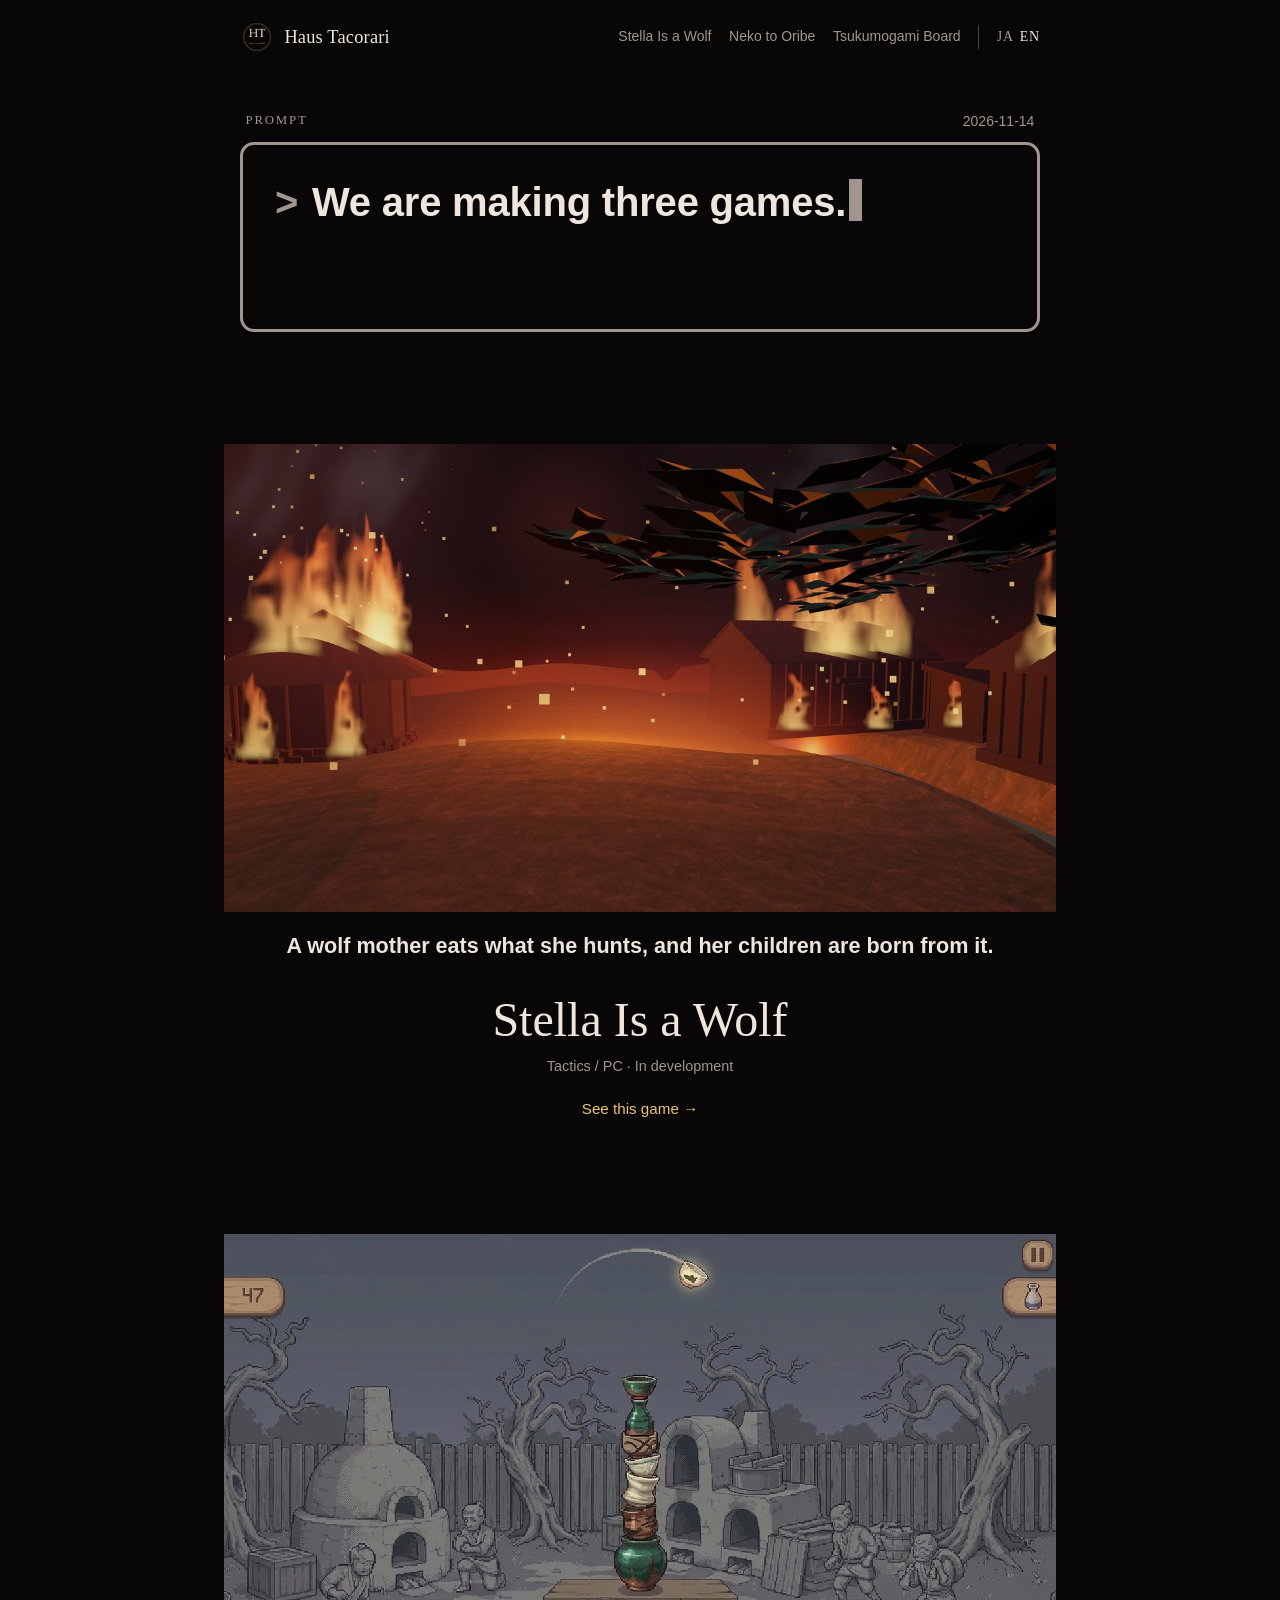
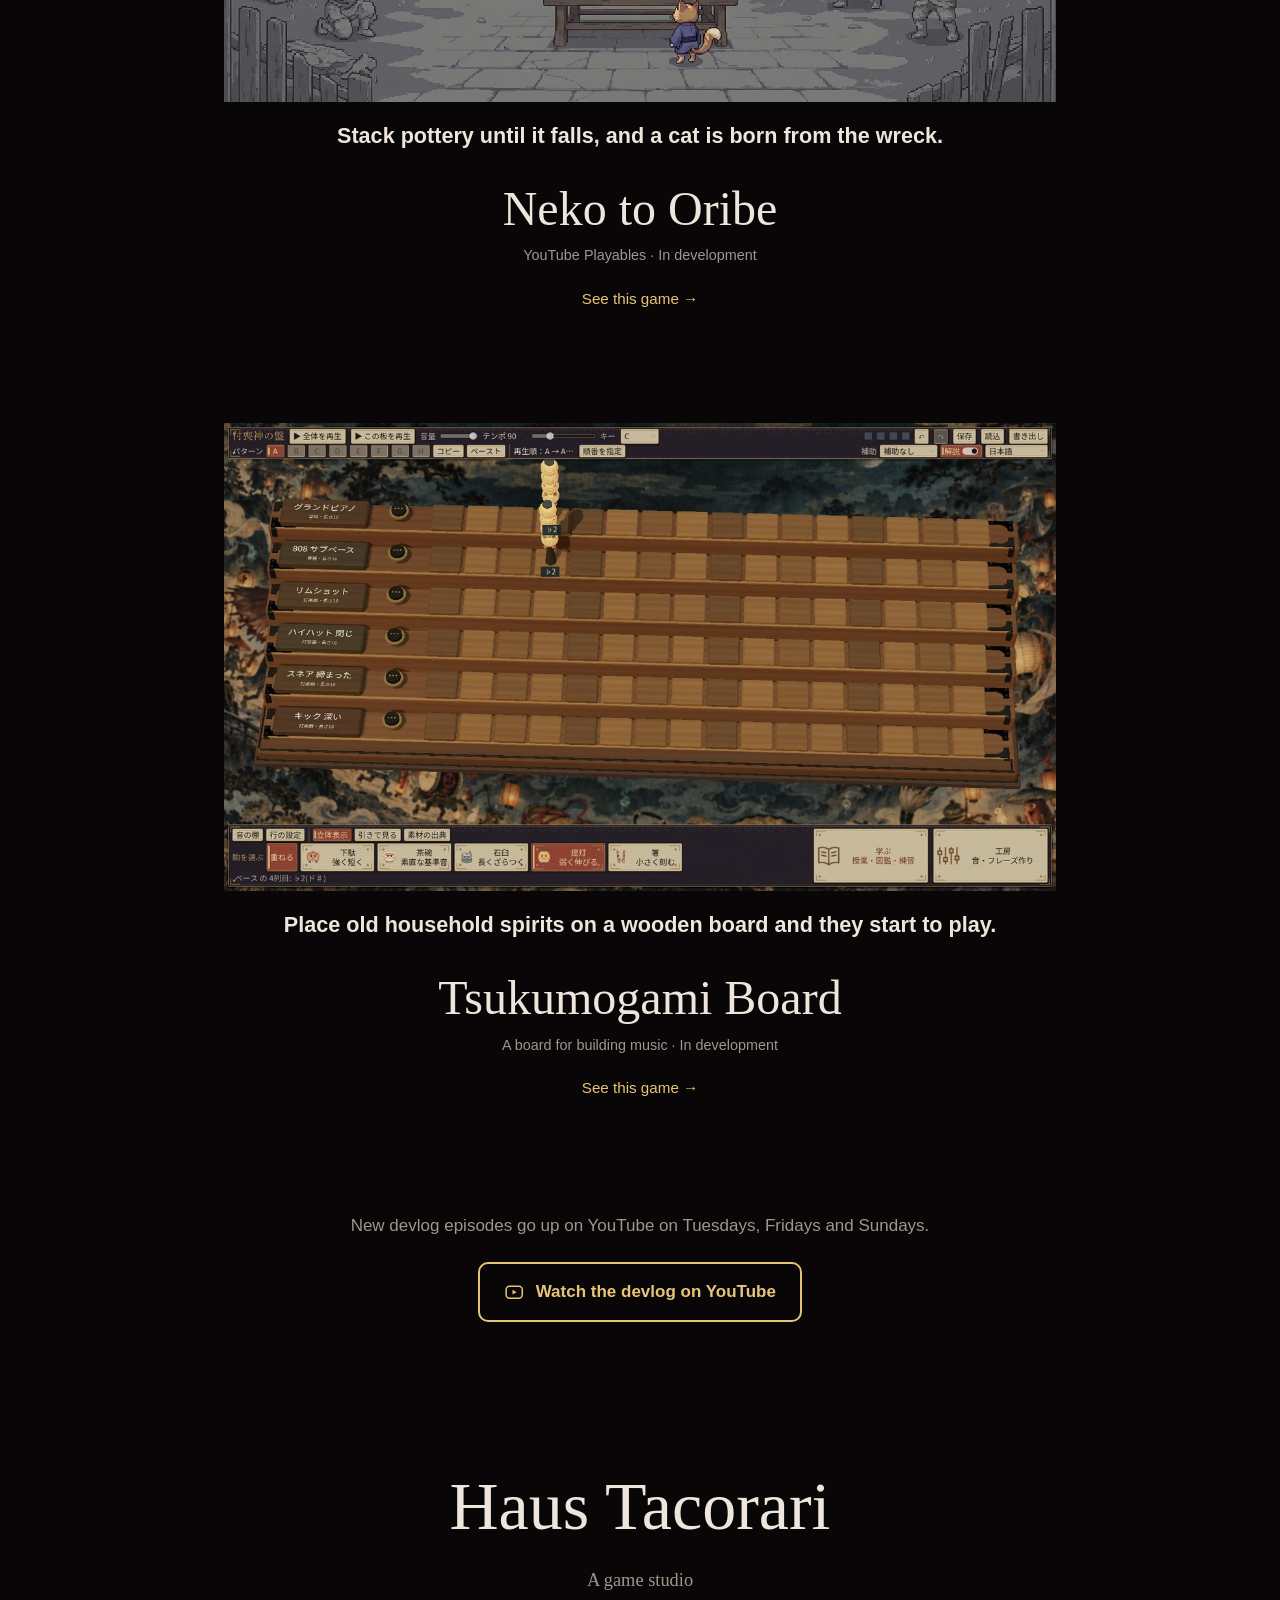
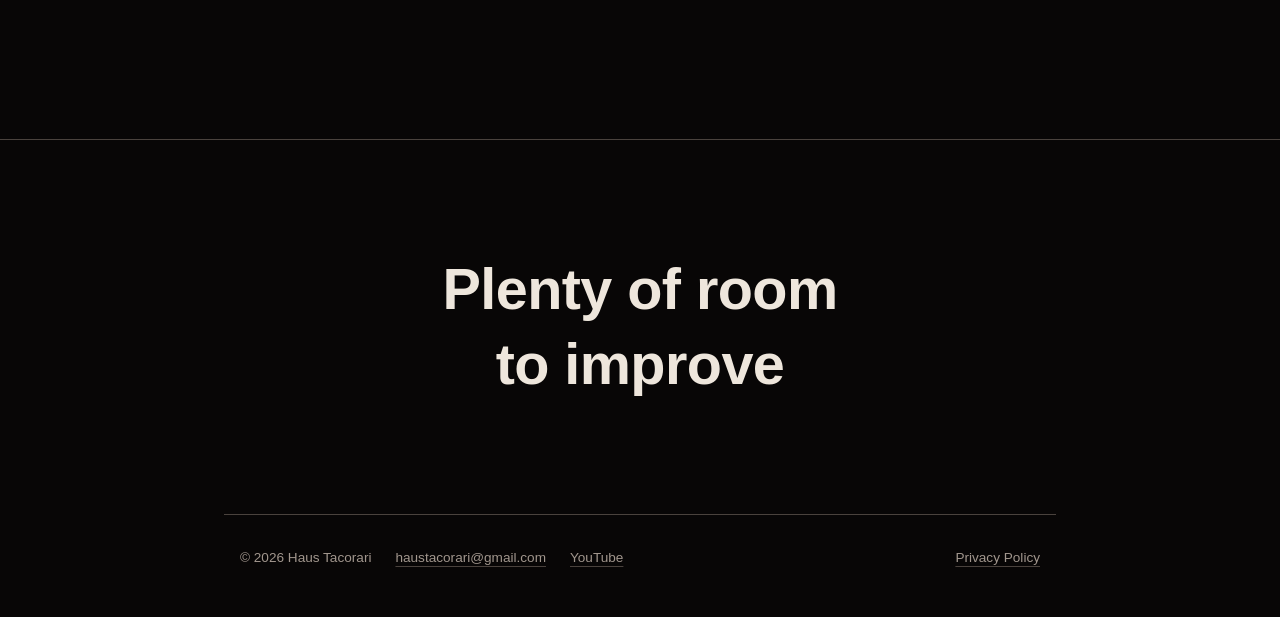
==== en/index.html @ 93489321 "Add the Haus Tacorari site: game pages, English pages, assets Static pages in the devlog prompt-card" ====
<!doctype html>
<html lang="en">
<head>
<meta charset="utf-8">
<meta name="viewport" content="width=device-width, initial-scale=1">
<title>Haus Tacorari</title>
<meta name="description" content="All three are in development. We film how they get made: the prompts we give the AI, and the parts we still do by hand.">
<meta name="theme-color" content="#080606">
<link rel="icon" href="../assets/favicon.png">
<link rel="alternate" hreflang="en" href="../en/">
<link rel="alternate" hreflang="ja" href="../">
<meta property="og:title" content="Haus Tacorari">
<meta property="og:description" content="All three are in development. We film how they get made: the prompts we give the AI, and the parts we still do by hand.">
<link rel="stylesheet" href="../assets/site.css">
</head>
<body>
<!--
THESIS: every page opens as the devlog's prompt card. One typed line, then the game answers in pictures. Refuses the studio default of a hero image over a grid of game cards.
OWN-WORLD: near-black #080606 ground, warm ink #eee6dc, dim #a1968d, one gold #e8c478 for action, steel #b0bec8 for the AI reply. A 3px rounded prompt frame with a block cursor; mincho titles, gothic captions, Palatino for Latin. The video's picture window with one caption line beneath.
STORY: a player who came from a Short recognises the card and sees three games as three prompts. They open one, read what it is, and go to the channel.
FIRST VIEWPORT: the HT mark and name top left, JA/EN top right. The prompt card fills the column and types "ゲームを三つ、作っている。"; the AI reply follows. The first game's picture window starts below the fold line on desktop and in view on phones.
FORM: devlog prompt card, my 1st of 7. Seed key 8dda7d13 (user chose the pick over the roll).
FINISH: unreviewed and undocumented is unfinished; this build ends with the finish review, the verdict, DESIGN.md, and every shipping raster carrying its provenance
-->
<a class="skip" href="#main">Skip to content</a>
<header class="bar">
<a class="bar__home" href="../en/"><img src="../assets/mark-192.png" width="34" height="34" alt=""><span class="bar__name">Haus Tacorari</span></a>
<nav aria-label="Games"><a href="../en/stella/">Stella Is a Wolf</a><a href="../en/oribe/">Neko to Oribe</a><a href="../en/tsukumogami/">Tsukumogami Board</a><span class="lang"><a href="../" lang="ja" hreflang="ja">JA</a><span lang="en">EN</span></span></nav>
</header>
<main id="main">
<section class="prompt" aria-label="Prompt"><div class="prompt__meta"><span>Prompt</span><span>2026-11-14</span></div><div class="prompt__box"><span class="prompt__caret" aria-hidden="true">&gt;</span><h1 class="prompt__line" data-type>We are making three games.</h1><p class="prompt__reply"><b>AI</b>All three are in development. We film how they get made: the prompts we give the AI, and the parts we still do by hand.</p></div></section>
<article class="episode"><a href="../en/stella/"><figure class="shot"><img src="../images/web/stella_02_burning-village.jpg" width="1280" height="720" alt="The burning village, where the story opens" decoding="async"><figcaption>A wolf mother eats what she hunts, and her children are born from it.</figcaption></figure><h2 class="episode__title">Stella Is a Wolf</h2><p class="episode__where">Tactics / PC · In development</p><span class="episode__go">See this game &rarr;</span></a></article>
<article class="episode pixel"><a href="../en/oribe/"><figure class="shot"><img src="../images/web/oribe_03_stack.jpg" width="1280" height="714" alt="Bowls on the shelf. How they fall decides the cat" loading="lazy" decoding="async"><figcaption>Stack pottery until it falls, and a cat is born from the wreck.</figcaption></figure><h2 class="episode__title">Neko to Oribe</h2><p class="episode__where">YouTube Playables · In development</p><span class="episode__go">See this game &rarr;</span></a></article>
<article class="episode"><a href="../en/tsukumogami/"><figure class="shot"><img src="../images/web/tsukumogami_02_melody.jpg" width="1280" height="720" alt="A melody row. Pitch is how high a piece floats" loading="lazy" decoding="async"><figcaption>Place old household spirits on a wooden board and they start to play.</figcaption></figure><h2 class="episode__title">Tsukumogami Board</h2><p class="episode__where">A board for building music · In development</p><span class="episode__go">See this game &rarr;</span></a></article>
<section class="channel"><p>New devlog episodes go up on YouTube on Tuesdays, Fridays and Sundays.</p><a class="button" href="https://www.youtube.com/channel/UCJVWJr2p7W69XMKOHQjBb0g"><svg viewBox="0 0 24 24" aria-hidden="true" fill="none" stroke="currentColor" stroke-width="1.8"><rect x="2.5" y="5" width="19" height="14" rx="4"/><path d="M10 9.2v5.6l4.8-2.8z" fill="currentColor" stroke="none"/></svg>Watch the devlog on YouTube</a></section>
<section class="titlecard" aria-label="Haus Tacorari"><p class="titlecard__name" lang="en">Haus Tacorari</p><p class="titlecard__studio">A game studio</p></section>
</main>
<p class="verdict" aria-hidden="true">Plenty of room<br>to improve</p>
<footer>
<span>&copy; 2026 Haus Tacorari</span>
<a href="mailto:haustacorari@gmail.com">haustacorari@gmail.com</a>
<a href="https://www.youtube.com/channel/UCJVWJr2p7W69XMKOHQjBb0g">YouTube</a>
<a class="spacer" href="../en/privacy/">Privacy Policy</a>
</footer>
<script src="../assets/type.js" defer></script>
</body>
</html>
---- assets/site.css ----
/* Haus Tacorari — the devlog prompt card, as a website.
   Same ground, ink and gold as the vertical videos (stella-devlog/_template/devlog_kit.py). */

:root {
  --ground: #080606;
  --panel: #161311;
  --ink: #eee6dc;
  --dim: #a1968d;          /* video DIM lifted slightly for 4.5:1 on ground */
  --rule: #4a423d;
  --gold: #e8c478;
  --steel: #b0bec8;        /* the AI reply line */
  --col: 52rem;
  --mincho: "Yu Mincho", "YuMincho", "Hiragino Mincho ProN", "Hiragino Mincho Pro", "Noto Serif JP", "Palatino Linotype", "Book Antiqua", Palatino, serif;
  --gothic: "Yu Gothic", "YuGothic", "Hiragino Sans", "Hiragino Kaku Gothic ProN", "Noto Sans JP", "Meiryo", sans-serif;
  --latin: "Palatino Linotype", "Book Antiqua", Palatino, "Yu Mincho", "Hiragino Mincho ProN", serif;
  --ease: cubic-bezier(.16, 1, .3, 1);
  color-scheme: dark;
}

*, *::before, *::after { box-sizing: border-box; }

html { -webkit-text-size-adjust: 100%; scrollbar-color: var(--rule) var(--ground); }
::-webkit-scrollbar { width: 10px; }
::-webkit-scrollbar-track { background: var(--ground); }
::-webkit-scrollbar-thumb { background: var(--rule); border-radius: 5px; border: 2px solid var(--ground); }
::selection { background: var(--gold); color: var(--ground); }

body {
  margin: 0;
  background: var(--ground);
  color: var(--ink);
  font-family: var(--gothic);
  font-size: 1.0625rem;
  line-height: 1.85;
  font-weight: 500;
  text-rendering: optimizeLegibility;
  caret-color: var(--gold);
}
html[lang="en"] body { line-height: 1.65; font-weight: 400; }

a { color: inherit; text-decoration-color: var(--rule); text-underline-offset: .28em; text-decoration-thickness: 1px; transition: color .2s, text-decoration-color .2s; }
a:hover { color: var(--gold); text-decoration-color: var(--gold); }
:focus-visible { outline: 2px solid var(--gold); outline-offset: 4px; border-radius: 4px; }

img { display: block; max-width: 100%; height: auto; }

.skip { position: absolute; left: -999px; top: 0; background: var(--gold); color: var(--ground); padding: .5rem 1rem; z-index: 10; }
.skip:focus { left: 1rem; top: 1rem; }

/* ---------- top bar ---------- */

.bar {
  max-width: var(--col);
  margin: 0 auto;
  padding: 1.25rem 1rem .5rem;
  display: flex;
  align-items: center;
  gap: 1rem;
  font-size: .875rem;
  color: var(--dim);
}
.bar__home { display: flex; align-items: center; gap: .65rem; text-decoration: none; color: var(--ink); }
.bar__home img { width: 34px; height: 34px; border-radius: 50%; }
.bar__name { font-family: var(--latin); font-size: 1.15rem; letter-spacing: .01em; }
.bar nav { margin-left: auto; display: flex; flex-wrap: wrap; justify-content: flex-end; gap: .25rem 1.1rem; }
.bar nav a { text-decoration: none; color: var(--dim); }
.bar nav a:hover, .bar nav a[aria-current="page"] { color: var(--ink); }
.bar nav a[aria-current="page"] { text-decoration: underline; text-decoration-color: var(--gold); }
.lang { display: flex; gap: .35rem; padding-left: 1.1rem; border-left: 1px solid var(--rule); }
.lang a, .lang span { font-family: var(--latin); letter-spacing: .06em; }
.lang span { color: var(--ink); }

/* ---------- the prompt card (signature) ---------- */

main { max-width: var(--col); margin: 0 auto; padding: 0 1rem; }

.prompt { margin: clamp(1.5rem, 5vw, 3rem) 0 0; }
.prompt__meta { display: flex; justify-content: space-between; font-size: .875rem; color: var(--dim); padding: 0 .35rem .55rem; }
.prompt__meta span:first-child { letter-spacing: .08em; }
html[lang="en"] .prompt__meta span:first-child { font-family: var(--latin); letter-spacing: .14em; text-transform: uppercase; font-size: .8rem; }
.prompt__box {
  border: 3px solid var(--dim);
  border-radius: 14px;
  padding: clamp(1.1rem, 3.2vw, 1.75rem) clamp(1.1rem, 3.5vw, 2rem);
  display: grid;
  grid-template-columns: auto 1fr;
  column-gap: .8em;
  min-height: 7.5rem;
}
.prompt__caret { color: var(--dim); font-weight: 700; font-size: clamp(1.5rem, 4.6vw, 2.5rem); line-height: 1.45; }
.prompt__line {
  margin: 0;
  font-weight: 700;
  font-size: clamp(1.5rem, 4.6vw, 2.5rem);
  line-height: 1.45;
  letter-spacing: .01em;
  text-wrap: balance;
}
html[lang="en"] .prompt__line { letter-spacing: -.005em; }
.prompt__line .cursor {
  display: inline-block;
  width: .32em; height: 1.05em;
  margin-left: .08em;
  vertical-align: -.14em;
  background: var(--dim);
  animation: blink 1.1s steps(1) infinite;
}
@keyframes blink { 50% { opacity: 0; } }
.prompt__reply { grid-column: 2; margin: .9rem 0 0; color: var(--steel); font-size: 1rem; line-height: 1.75; }
.prompt__reply b { font-weight: 500; margin-right: .9em; letter-spacing: .05em; }
.prompt__reply.is-waiting { opacity: 0; transform: translateY(4px); }
.prompt__reply { transition: opacity .6s var(--ease), transform .6s var(--ease); }

/* ---------- picture window + caption ---------- */

.shot { margin: clamp(1.25rem, 4vw, 2rem) calc(-1 * min(1rem, 2vw)) 0; }
.shot img { width: 100%; aspect-ratio: 16 / 9; object-fit: cover; background: var(--panel); }
.shot figcaption {
  text-align: center;
  font-weight: 700;
  font-size: clamp(1.05rem, 2.6vw, 1.35rem);
  padding: 1rem 1rem 0;
  text-wrap: balance;
}
.shots { display: grid; grid-template-columns: 1fr 1fr; gap: .6rem; margin-top: .6rem; }
.shots img { aspect-ratio: 16 / 9; object-fit: cover; width: 100%; background: var(--panel); }
.pixel img { image-rendering: pixelated; }

/* ---------- reading text ---------- */

.copy { max-width: 38rem; margin: clamp(2.25rem, 6vw, 3.5rem) auto 0; }
html[lang="en"] .copy { max-width: 36rem; font-family: var(--latin); font-size: 1.125rem; }
.copy p { margin: 0 0 1.1em; }
.copy .kind { color: var(--dim); font-size: .9rem; margin-bottom: 1.4em; }
.points { list-style: none; margin: 2rem 0 0; padding: 0; display: grid; gap: 1.4rem; }
.points li { padding-top: 1.1rem; border-top: 1px solid var(--rule); }
.points strong { display: block; font-family: var(--mincho); font-weight: 600; font-size: 1.25rem; line-height: 1.5; margin-bottom: .25rem; }
html[lang="en"] .points strong { font-family: var(--latin); font-weight: 700; font-size: 1.2rem; }

/* ---------- home: one episode per game ---------- */

.episode { margin-top: clamp(4rem, 12vw, 7rem); }
.episode > a { display: block; text-decoration: none; color: inherit; }
.episode .shot img { transition: filter .5s var(--ease); filter: saturate(.92) brightness(.92); }
.episode > a:hover .shot img, .episode > a:focus-visible .shot img { filter: none; }
.episode__title { font-family: var(--mincho); font-weight: 600; font-size: clamp(1.9rem, 6vw, 3rem); line-height: 1.25; text-align: center; margin: 1.6rem 0 .35rem; letter-spacing: .02em; }
html[lang="en"] .episode__title { font-family: var(--latin); font-weight: 400; letter-spacing: 0; }
.episode__where { text-align: center; color: var(--dim); font-size: .9rem; margin: 0; }
.episode__go { display: block; text-align: center; margin-top: 1.1rem; color: var(--gold); font-size: .95rem; }
.episode > a:hover .episode__go { text-decoration: underline; text-underline-offset: .3em; }

.channel {
  margin: clamp(4rem, 12vw, 7rem) auto 0;
  max-width: 38rem;
  text-align: center;
}
.channel p { margin: 0 0 1.4rem; color: var(--dim); }
.button {
  display: inline-flex; align-items: center; gap: .7rem;
  padding: .85rem 1.5rem;
  border: 2px solid var(--gold);
  border-radius: 10px;
  color: var(--gold);
  text-decoration: none;
  font-weight: 700;
  transition: background .25s var(--ease), color .25s var(--ease);
}
.button svg { width: 1.2em; height: 1.2em; }
.button:hover { background: var(--gold); color: var(--ground); }

/* ---------- title card + verdict (the video's last two seconds) ---------- */

.titlecard { text-align: center; margin: clamp(5rem, 16vw, 9rem) 0 0; }
.titlecard__name { font-family: var(--mincho); font-weight: 600; font-size: clamp(2.4rem, 8vw, 4.25rem); line-height: 1.2; margin: 0; letter-spacing: .03em; }
html[lang="en"] .titlecard__name { font-family: var(--latin); font-weight: 400; letter-spacing: 0; }
.titlecard__studio { font-family: var(--latin); color: var(--dim); font-size: 1.15rem; margin: 1.1rem 0 .2rem; }
.titlecard__note { color: var(--dim); font-size: .85rem; margin: 0; }

.verdict {
  margin: clamp(5rem, 16vw, 9rem) 0 0;
  padding: clamp(4rem, 14vw, 7rem) 1rem;
  border-top: 1px solid var(--rule);
  text-align: center;
  font-weight: 700;
  font-size: clamp(2rem, 7.5vw, 3.6rem);
  line-height: 1.3;
}
html[lang="en"] .verdict { font-family: var(--gothic); letter-spacing: -.01em; }

footer {
  max-width: var(--col);
  margin: 0 auto;
  padding: 2rem 1rem 3rem;
  display: flex; flex-wrap: wrap; gap: .5rem 1.5rem;
  font-size: .85rem;
  color: var(--dim);
  border-top: 1px solid var(--rule);
}
footer a { color: var(--dim); }
footer .spacer { margin-left: auto; }

/* ---------- privacy ---------- */

.legal { max-width: 40rem; margin: 3rem auto 0; }
html[lang="en"] .legal { font-family: var(--latin); font-size: 1.1rem; }
.legal h2 { font-family: var(--mincho); font-weight: 600; font-size: 1.35rem; margin: 2.6rem 0 .6rem; }
html[lang="en"] .legal h2 { font-family: var(--latin); font-weight: 700; }
.legal ul { padding-left: 1.2rem; }
.legal li { margin-bottom: .5rem; }
.legal .updated { color: var(--dim); font-size: .9rem; }

/* ---------- small screens ---------- */

@media (max-width: 40rem) {
  .bar { flex-wrap: wrap; }
  .bar nav { margin-left: 0; width: 100%; justify-content: flex-start; padding-top: .4rem; }
  .lang { margin-left: auto; }
  .shots { grid-template-columns: 1fr; }
  footer .spacer { margin-left: 0; width: 100%; }
}

@media (prefers-reduced-motion: reduce) {
  .prompt__line .cursor { animation: none; }
  .prompt__reply, .episode .shot img { transition: none; }
}
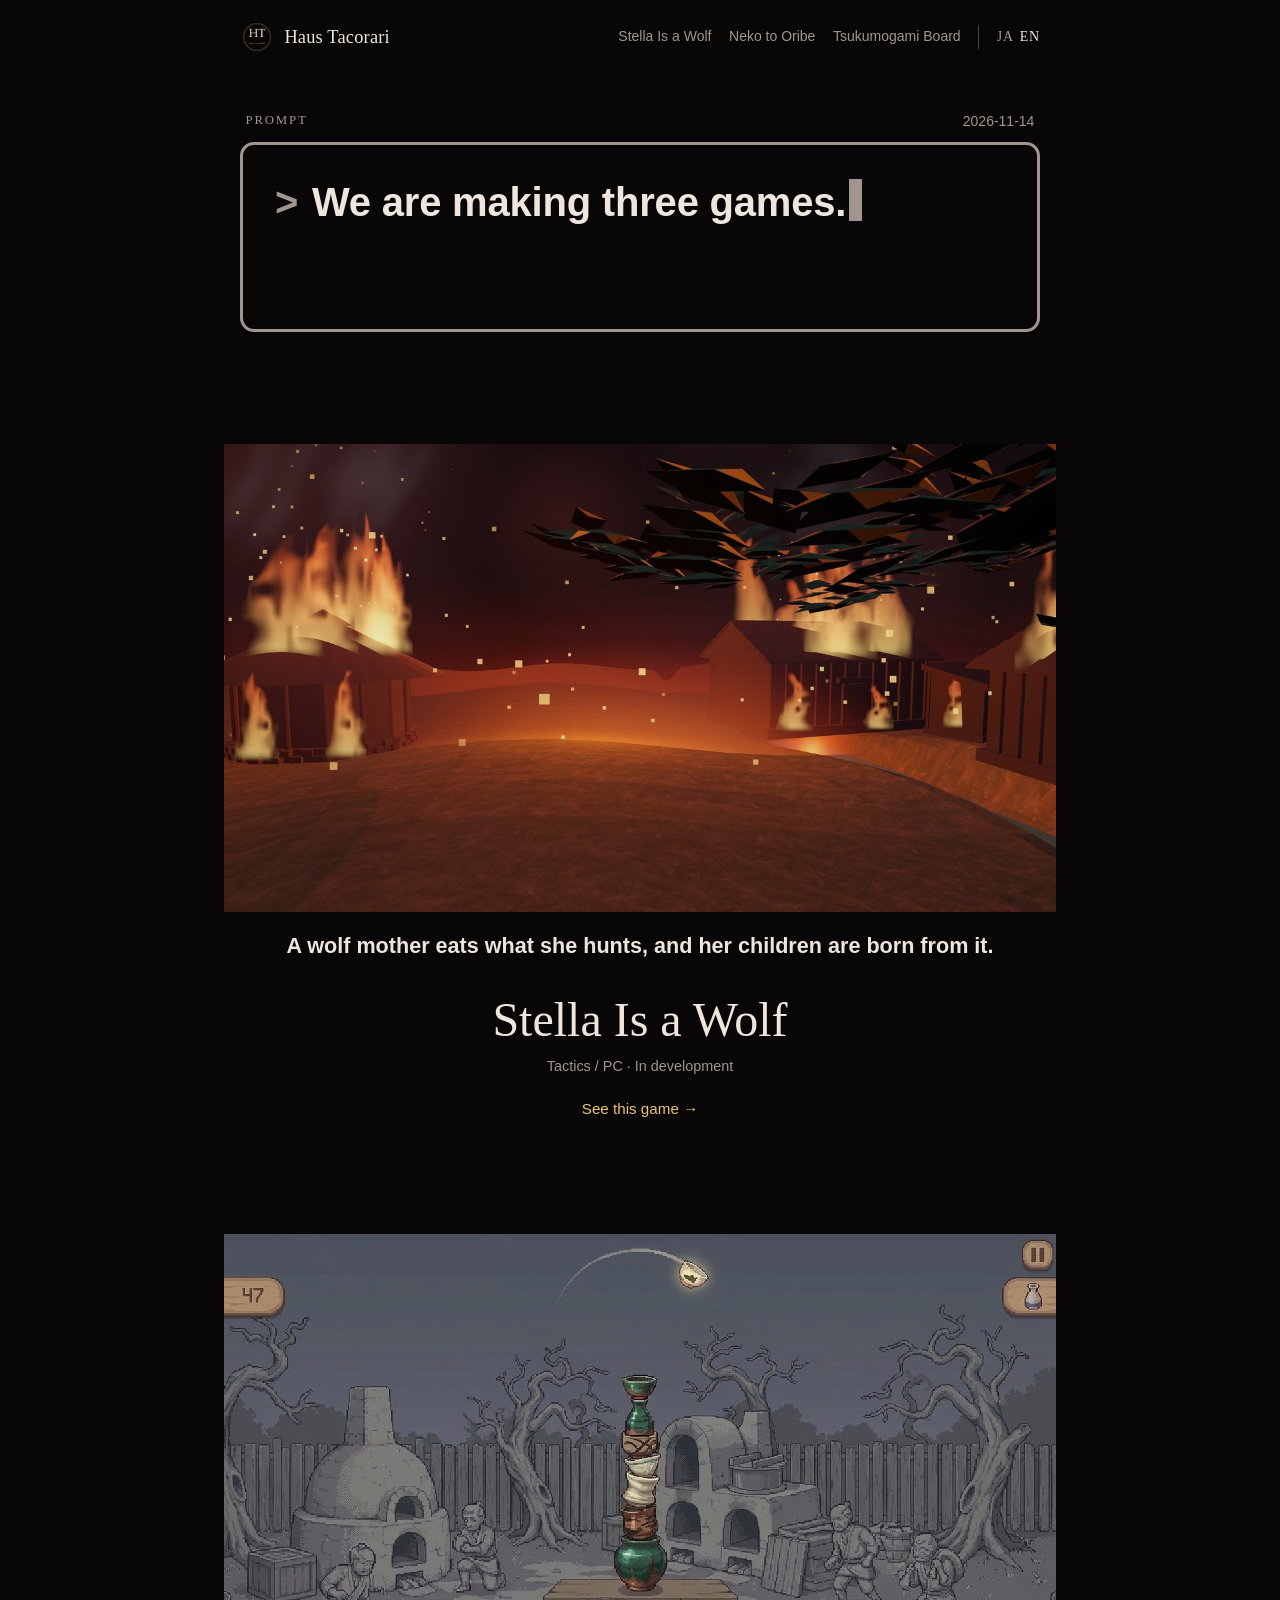
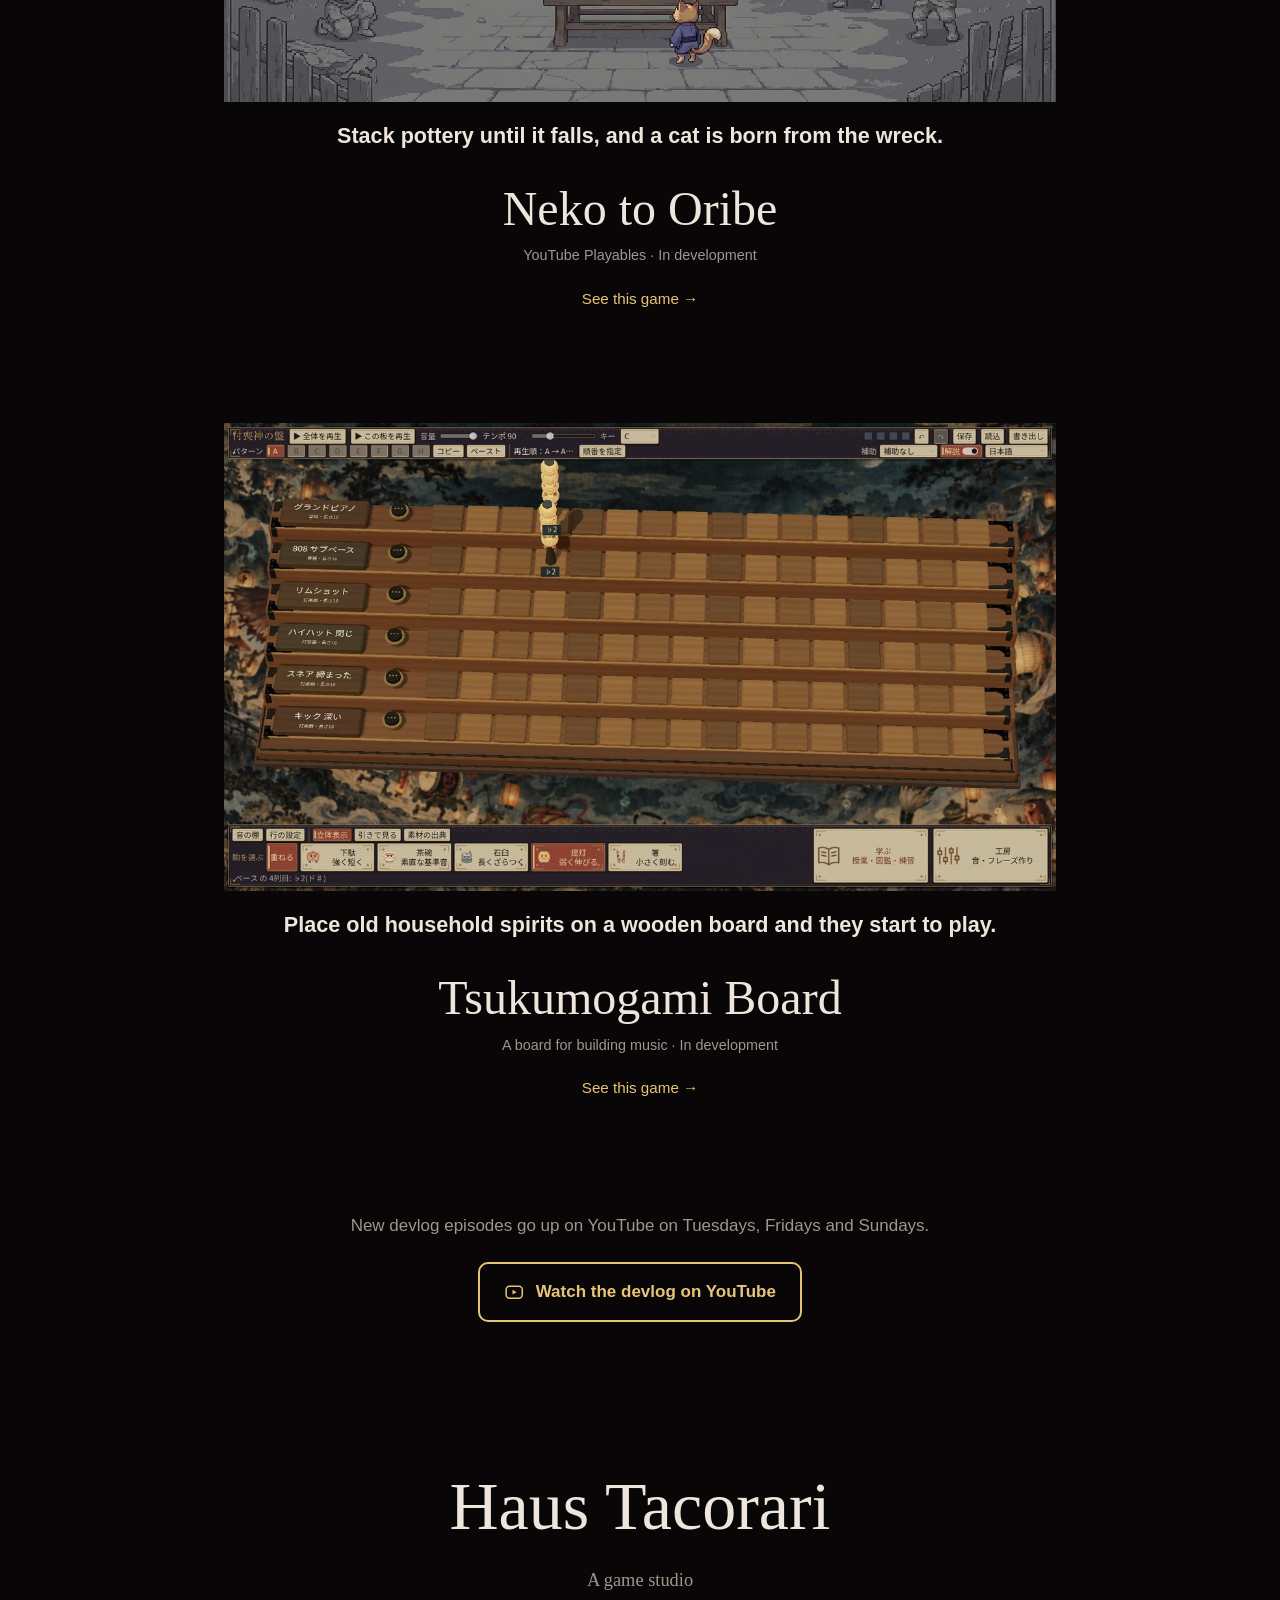
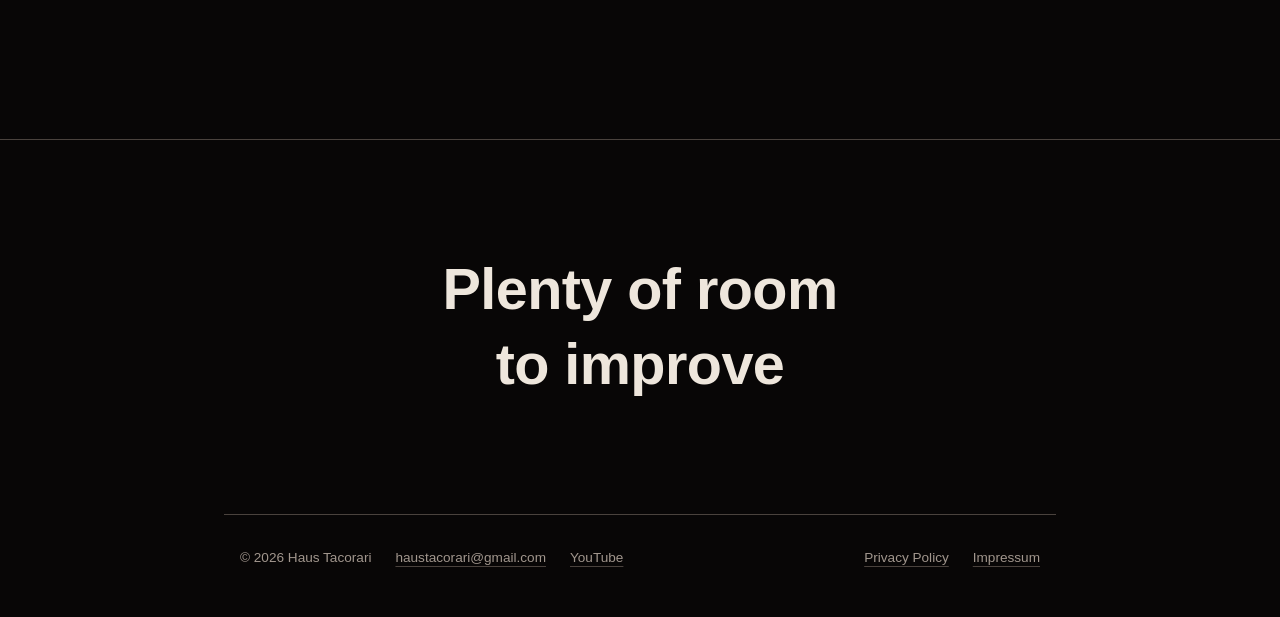
==== commit 4762cfd4: "Add Impressum and bring the privacy policy up to GDPR Impressum under § 5 DDG with German as the bin" ====
--- a/en/index.html
+++ b/en/index.html
@@ -41,6 +41,7 @@
 <a href="mailto:haustacorari@gmail.com">haustacorari@gmail.com</a>
 <a href="https://www.youtube.com/channel/UCJVWJr2p7W69XMKOHQjBb0g">YouTube</a>
 <a class="spacer" href="../en/privacy/">Privacy Policy</a>
+<a href="../en/impressum/" lang="de">Impressum</a>
 </footer>
 <script src="../assets/type.js" defer></script>
 </body>
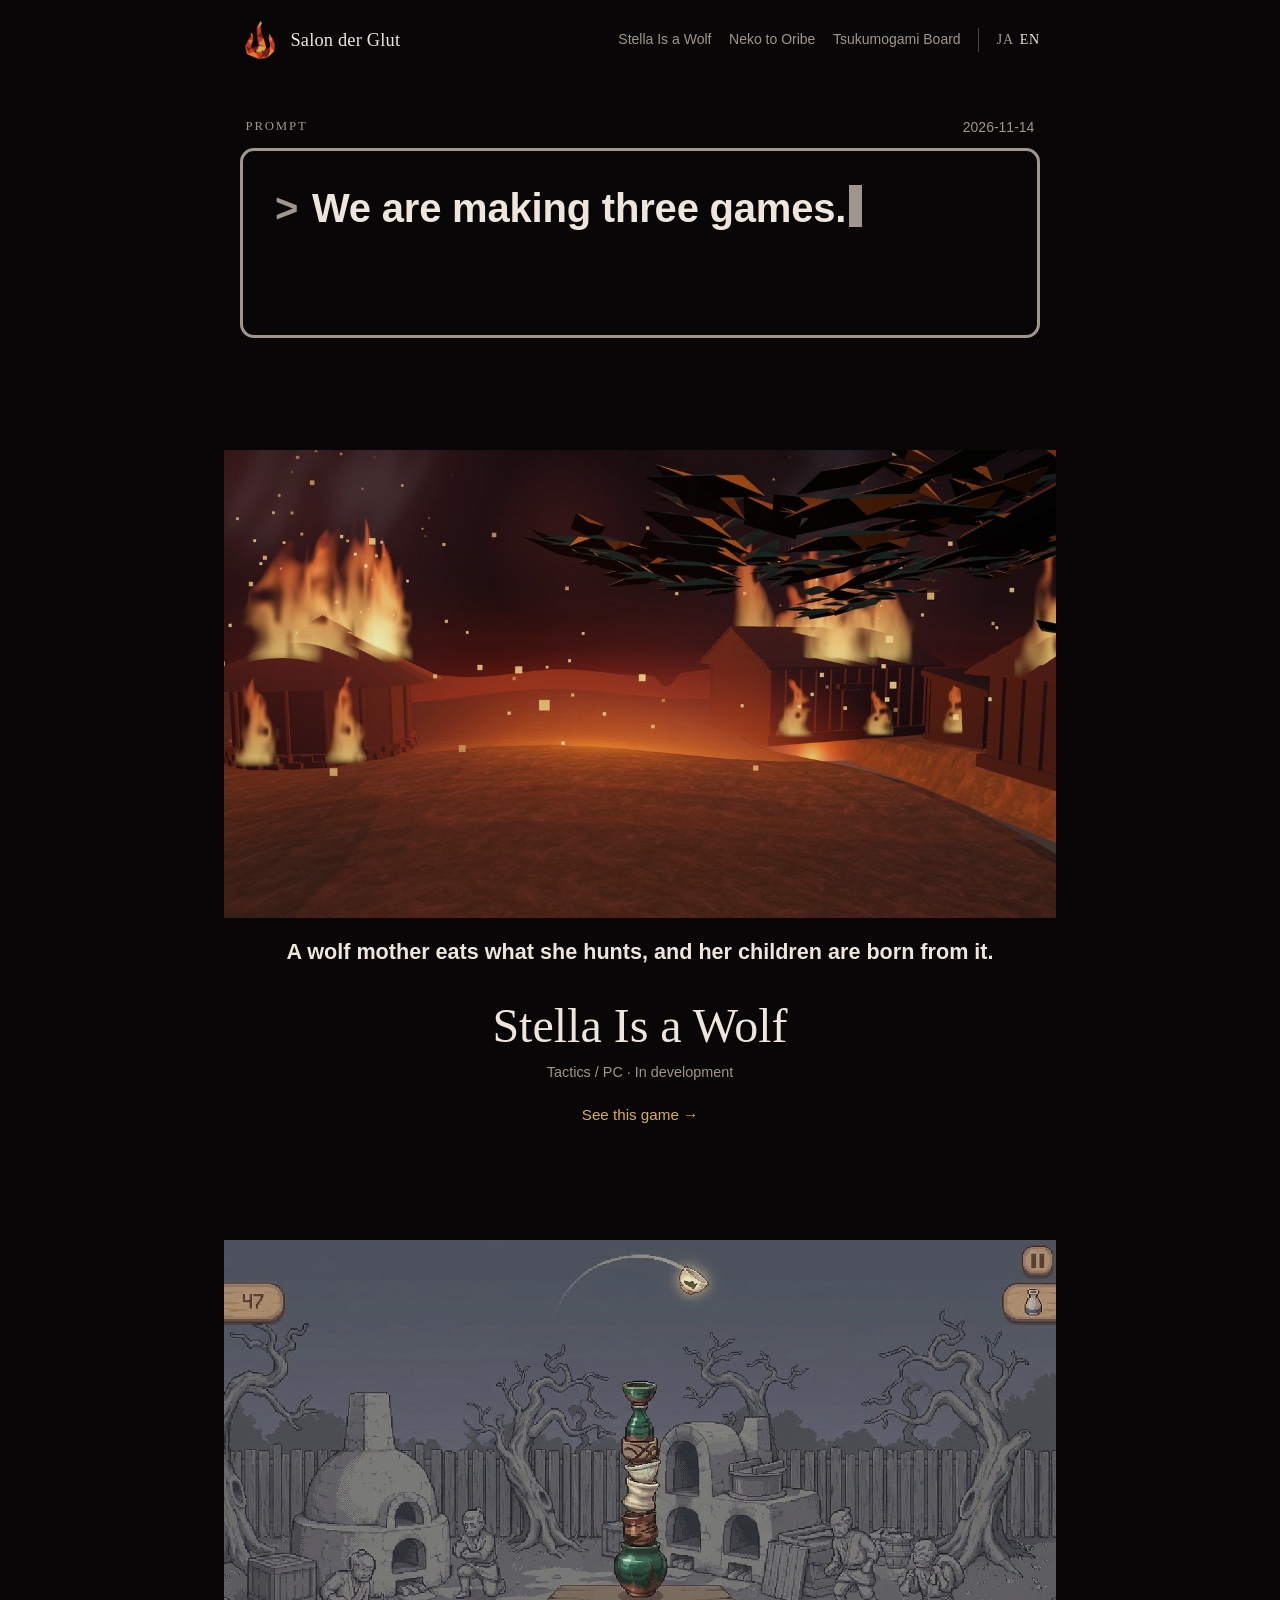
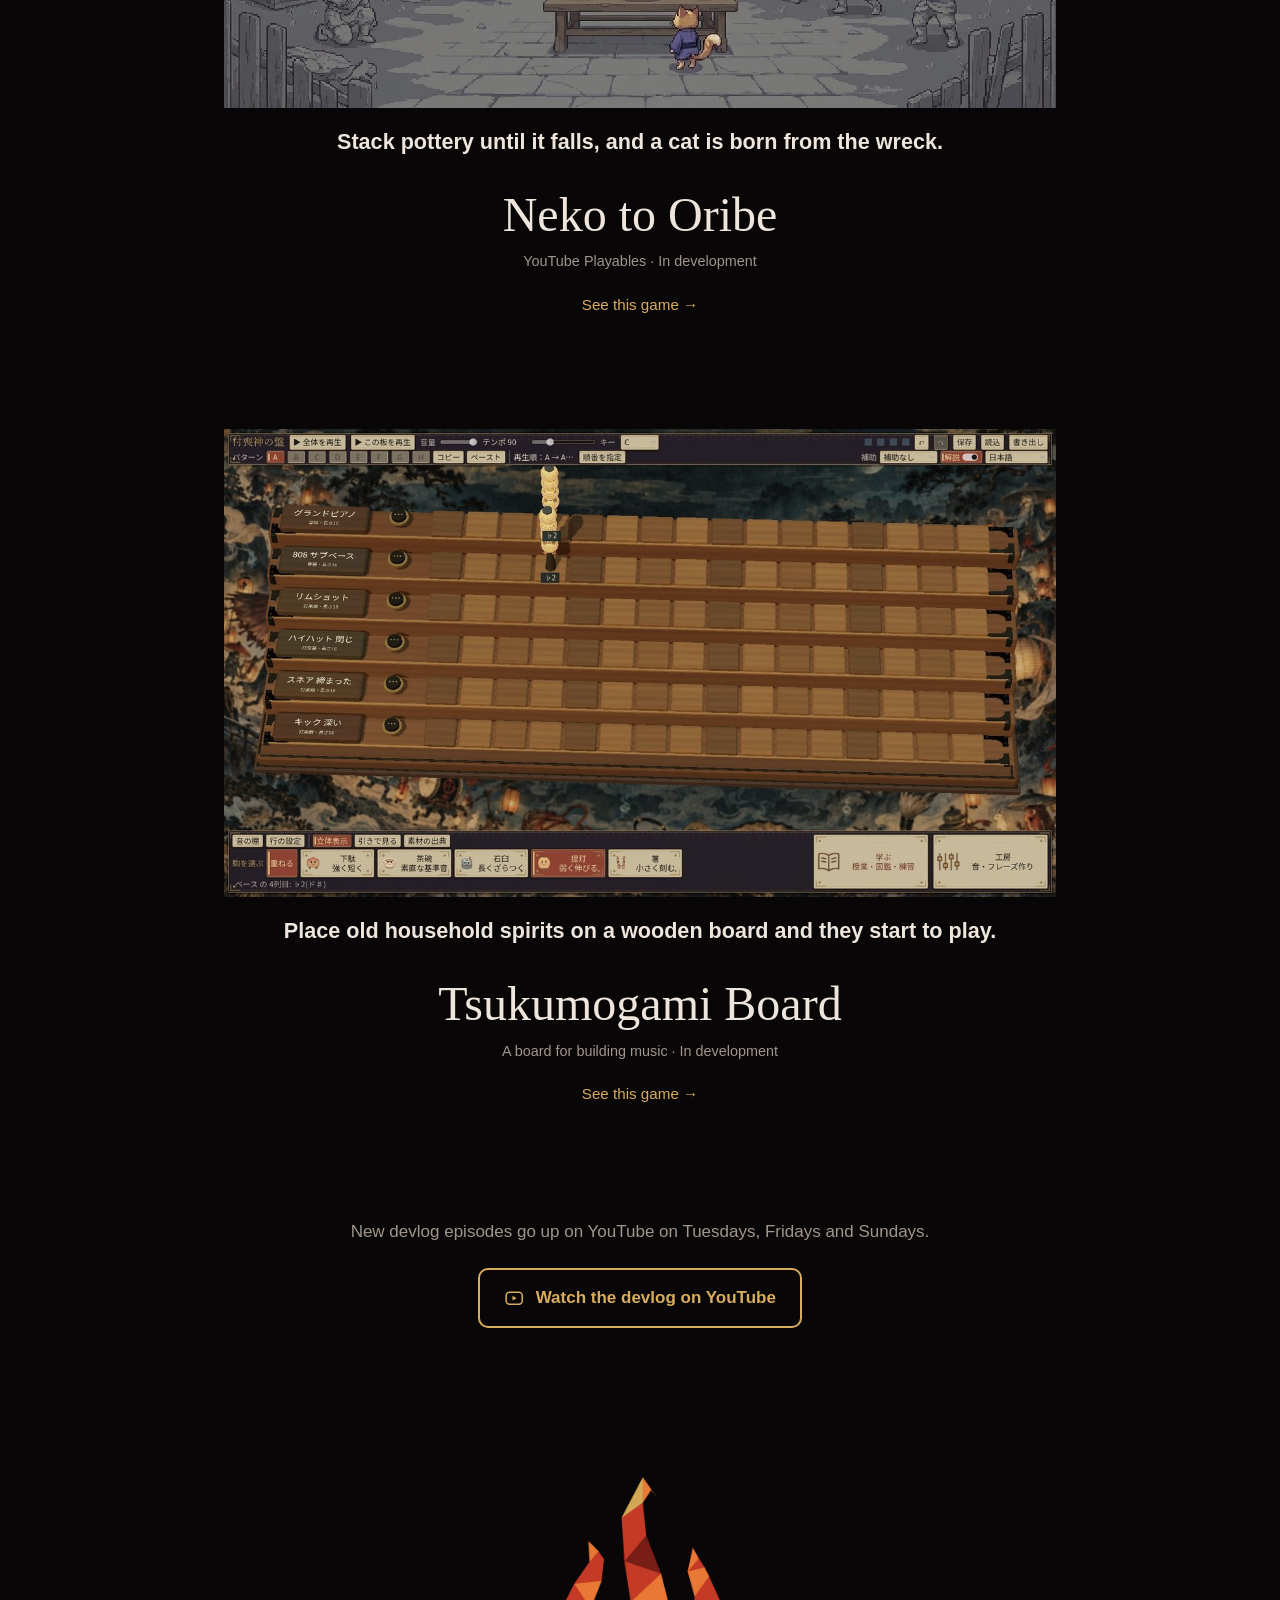
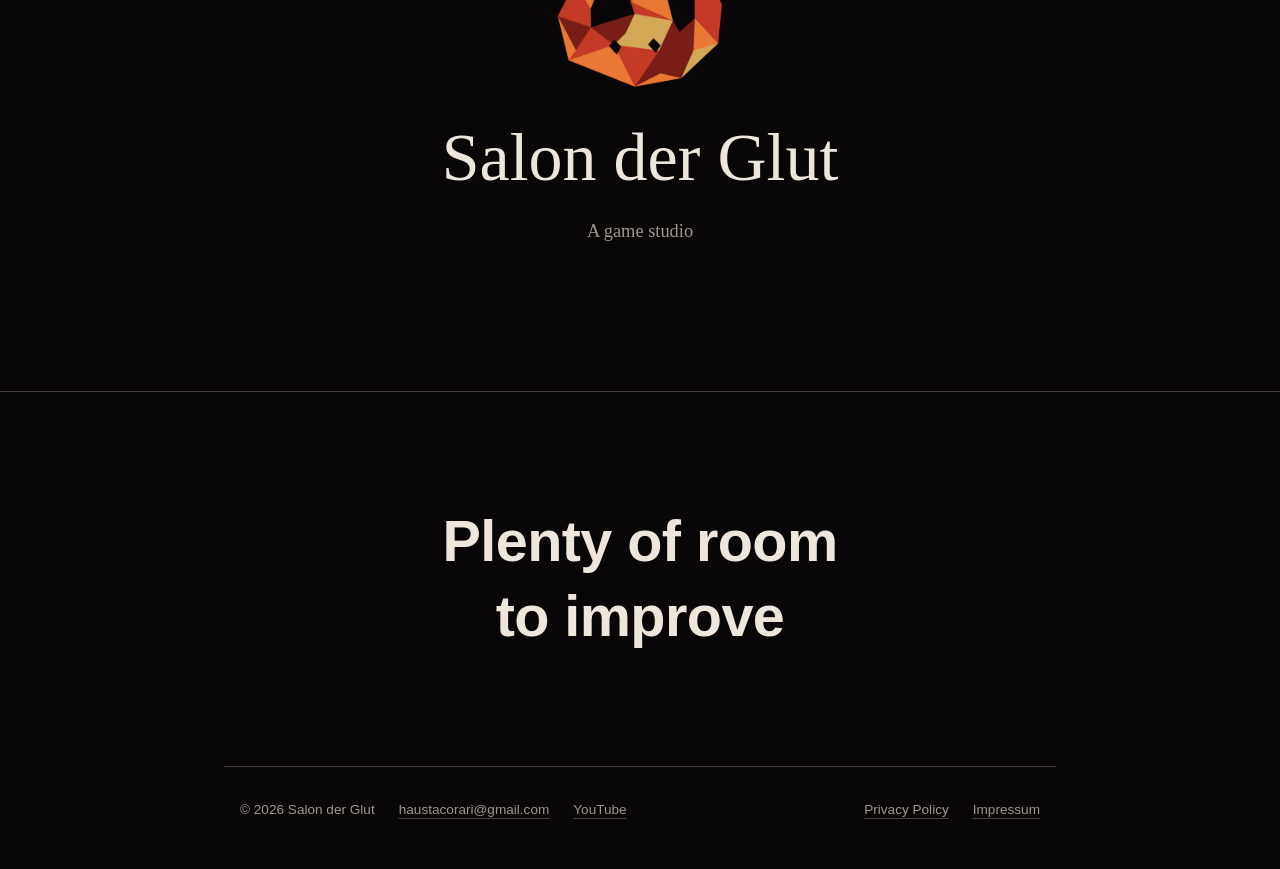
==== commit ad074192: "Rename the site to Salon der Glut and use the flame logo The header mark, favicon and closing title " ====
--- a/en/index.html
+++ b/en/index.html
@@ -3,28 +3,28 @@
 <head>
 <meta charset="utf-8">
 <meta name="viewport" content="width=device-width, initial-scale=1">
-<title>Haus Tacorari</title>
+<title>Salon der Glut</title>
 <meta name="description" content="All three are in development. We film how they get made: the prompts we give the AI, and the parts we still do by hand.">
 <meta name="theme-color" content="#080606">
 <link rel="icon" href="../assets/favicon.png">
 <link rel="alternate" hreflang="en" href="../en/">
 <link rel="alternate" hreflang="ja" href="../">
-<meta property="og:title" content="Haus Tacorari">
+<meta property="og:title" content="Salon der Glut">
 <meta property="og:description" content="All three are in development. We film how they get made: the prompts we give the AI, and the parts we still do by hand.">
 <link rel="stylesheet" href="../assets/site.css">
 </head>
 <body>
 <!--
 THESIS: every page opens as the devlog's prompt card. One typed line, then the game answers in pictures. Refuses the studio default of a hero image over a grid of game cards.
-OWN-WORLD: near-black #080606 ground, warm ink #eee6dc, dim #a1968d, one gold #e8c478 for action, steel #b0bec8 for the AI reply. A 3px rounded prompt frame with a block cursor; mincho titles, gothic captions, Palatino for Latin. The video's picture window with one caption line beneath.
+OWN-WORLD: near-black #080606 ground, warm ink #eee6dc, dim #a1968d, one ember gold #d9ad5e (from the flame logo) for action, steel #b0bec8 for the AI reply. A 3px rounded prompt frame with a block cursor; mincho titles, gothic captions, Palatino for Latin. The video's picture window with one caption line beneath.
 STORY: a player who came from a Short recognises the card and sees three games as three prompts. They open one, read what it is, and go to the channel.
-FIRST VIEWPORT: the HT mark and name top left, JA/EN top right. The prompt card fills the column and types "ゲームを三つ、作っている。"; the AI reply follows. The first game's picture window starts below the fold line on desktop and in view on phones.
+FIRST VIEWPORT: the flame mark and "Salon der Glut" top left, JA/EN top right. The prompt card fills the column and types "ゲームを三つ、作っている。"; the AI reply follows. The first game's picture window starts below the fold line on desktop and in view on phones.
 FORM: devlog prompt card, my 1st of 7. Seed key 8dda7d13 (user chose the pick over the roll).
 FINISH: unreviewed and undocumented is unfinished; this build ends with the finish review, the verdict, DESIGN.md, and every shipping raster carrying its provenance
 -->
 <a class="skip" href="#main">Skip to content</a>
 <header class="bar">
-<a class="bar__home" href="../en/"><img src="../assets/mark-192.png" width="34" height="34" alt=""><span class="bar__name">Haus Tacorari</span></a>
+<a class="bar__home" href="../en/"><img src="../assets/mark-192.png" width="40" height="40" alt=""><span class="bar__name">Salon der Glut</span></a>
 <nav aria-label="Games"><a href="../en/stella/">Stella Is a Wolf</a><a href="../en/oribe/">Neko to Oribe</a><a href="../en/tsukumogami/">Tsukumogami Board</a><span class="lang"><a href="../" lang="ja" hreflang="ja">JA</a><span lang="en">EN</span></span></nav>
 </header>
 <main id="main">
@@ -33,11 +33,11 @@
 <article class="episode pixel"><a href="../en/oribe/"><figure class="shot"><img src="../images/web/oribe_03_stack.jpg" width="1280" height="714" alt="Bowls on the shelf. How they fall decides the cat" loading="lazy" decoding="async"><figcaption>Stack pottery until it falls, and a cat is born from the wreck.</figcaption></figure><h2 class="episode__title">Neko to Oribe</h2><p class="episode__where">YouTube Playables · In development</p><span class="episode__go">See this game &rarr;</span></a></article>
 <article class="episode"><a href="../en/tsukumogami/"><figure class="shot"><img src="../images/web/tsukumogami_02_melody.jpg" width="1280" height="720" alt="A melody row. Pitch is how high a piece floats" loading="lazy" decoding="async"><figcaption>Place old household spirits on a wooden board and they start to play.</figcaption></figure><h2 class="episode__title">Tsukumogami Board</h2><p class="episode__where">A board for building music · In development</p><span class="episode__go">See this game &rarr;</span></a></article>
 <section class="channel"><p>New devlog episodes go up on YouTube on Tuesdays, Fridays and Sundays.</p><a class="button" href="https://www.youtube.com/channel/UCJVWJr2p7W69XMKOHQjBb0g"><svg viewBox="0 0 24 24" aria-hidden="true" fill="none" stroke="currentColor" stroke-width="1.8"><rect x="2.5" y="5" width="19" height="14" rx="4"/><path d="M10 9.2v5.6l4.8-2.8z" fill="currentColor" stroke="none"/></svg>Watch the devlog on YouTube</a></section>
-<section class="titlecard" aria-label="Haus Tacorari"><p class="titlecard__name" lang="en">Haus Tacorari</p><p class="titlecard__studio">A game studio</p></section>
+<section class="titlecard" aria-label="Salon der Glut"><img class="titlecard__mark" src="../assets/mark-512.png" width="512" height="512" alt=""><p class="titlecard__name" lang="de">Salon der Glut</p><p class="titlecard__studio">A game studio</p></section>
 </main>
 <p class="verdict" aria-hidden="true">Plenty of room<br>to improve</p>
 <footer>
-<span>&copy; 2026 Haus Tacorari</span>
+<span>&copy; 2026 Salon der Glut</span>
 <a href="mailto:haustacorari@gmail.com">haustacorari@gmail.com</a>
 <a href="https://www.youtube.com/channel/UCJVWJr2p7W69XMKOHQjBb0g">YouTube</a>
 <a class="spacer" href="../en/privacy/">Privacy Policy</a>
--- a/assets/site.css
+++ b/assets/site.css
@@ -1,4 +1,4 @@
-/* Haus Tacorari — the devlog prompt card, as a website.
+/* Salon der Glut — the devlog prompt card, as a website.
    Same ground, ink and gold as the vertical videos (stella-devlog/_template/devlog_kit.py). */
 
 :root {
@@ -7,7 +7,7 @@
   --ink: #eee6dc;
   --dim: #a1968d;          /* video DIM lifted slightly for 4.5:1 on ground */
   --rule: #4a423d;
-  --gold: #e8c478;
+  --gold: #d9ad5e;          /* the sand facet of the flame logo */
   --steel: #b0bec8;        /* the AI reply line */
   --col: 52rem;
   --mincho: "Yu Mincho", "YuMincho", "Hiragino Mincho ProN", "Hiragino Mincho Pro", "Noto Serif JP", "Palatino Linotype", "Book Antiqua", Palatino, serif;
@@ -60,7 +60,7 @@
   color: var(--dim);
 }
 .bar__home { display: flex; align-items: center; gap: .65rem; text-decoration: none; color: var(--ink); }
-.bar__home img { width: 34px; height: 34px; border-radius: 50%; }
+.bar__home img { width: 40px; height: 40px; }
 .bar__name { font-family: var(--latin); font-size: 1.15rem; letter-spacing: .01em; }
 .bar nav { margin-left: auto; display: flex; flex-wrap: wrap; justify-content: flex-end; gap: .25rem 1.1rem; }
 .bar nav a { text-decoration: none; color: var(--dim); }
@@ -171,8 +171,10 @@
 /* ---------- title card + verdict (the video's last two seconds) ---------- */
 
 .titlecard { text-align: center; margin: clamp(5rem, 16vw, 9rem) 0 0; }
+.titlecard__mark { width: clamp(140px, 30vw, 220px); height: auto; margin: 0 auto 1.6rem; }
 .titlecard__name { font-family: var(--mincho); font-weight: 600; font-size: clamp(2.4rem, 8vw, 4.25rem); line-height: 1.2; margin: 0; letter-spacing: .03em; }
-html[lang="en"] .titlecard__name { font-family: var(--latin); font-weight: 400; letter-spacing: 0; }
+html[lang="en"] .titlecard__mark { width: clamp(140px, 30vw, 220px); height: auto; margin: 0 auto 1.6rem; }
+.titlecard__name { font-family: var(--latin); font-weight: 400; letter-spacing: 0; }
 .titlecard__studio { font-family: var(--latin); color: var(--dim); font-size: 1.15rem; margin: 1.1rem 0 .2rem; }
 .titlecard__note { color: var(--dim); font-size: .85rem; margin: 0; }
 
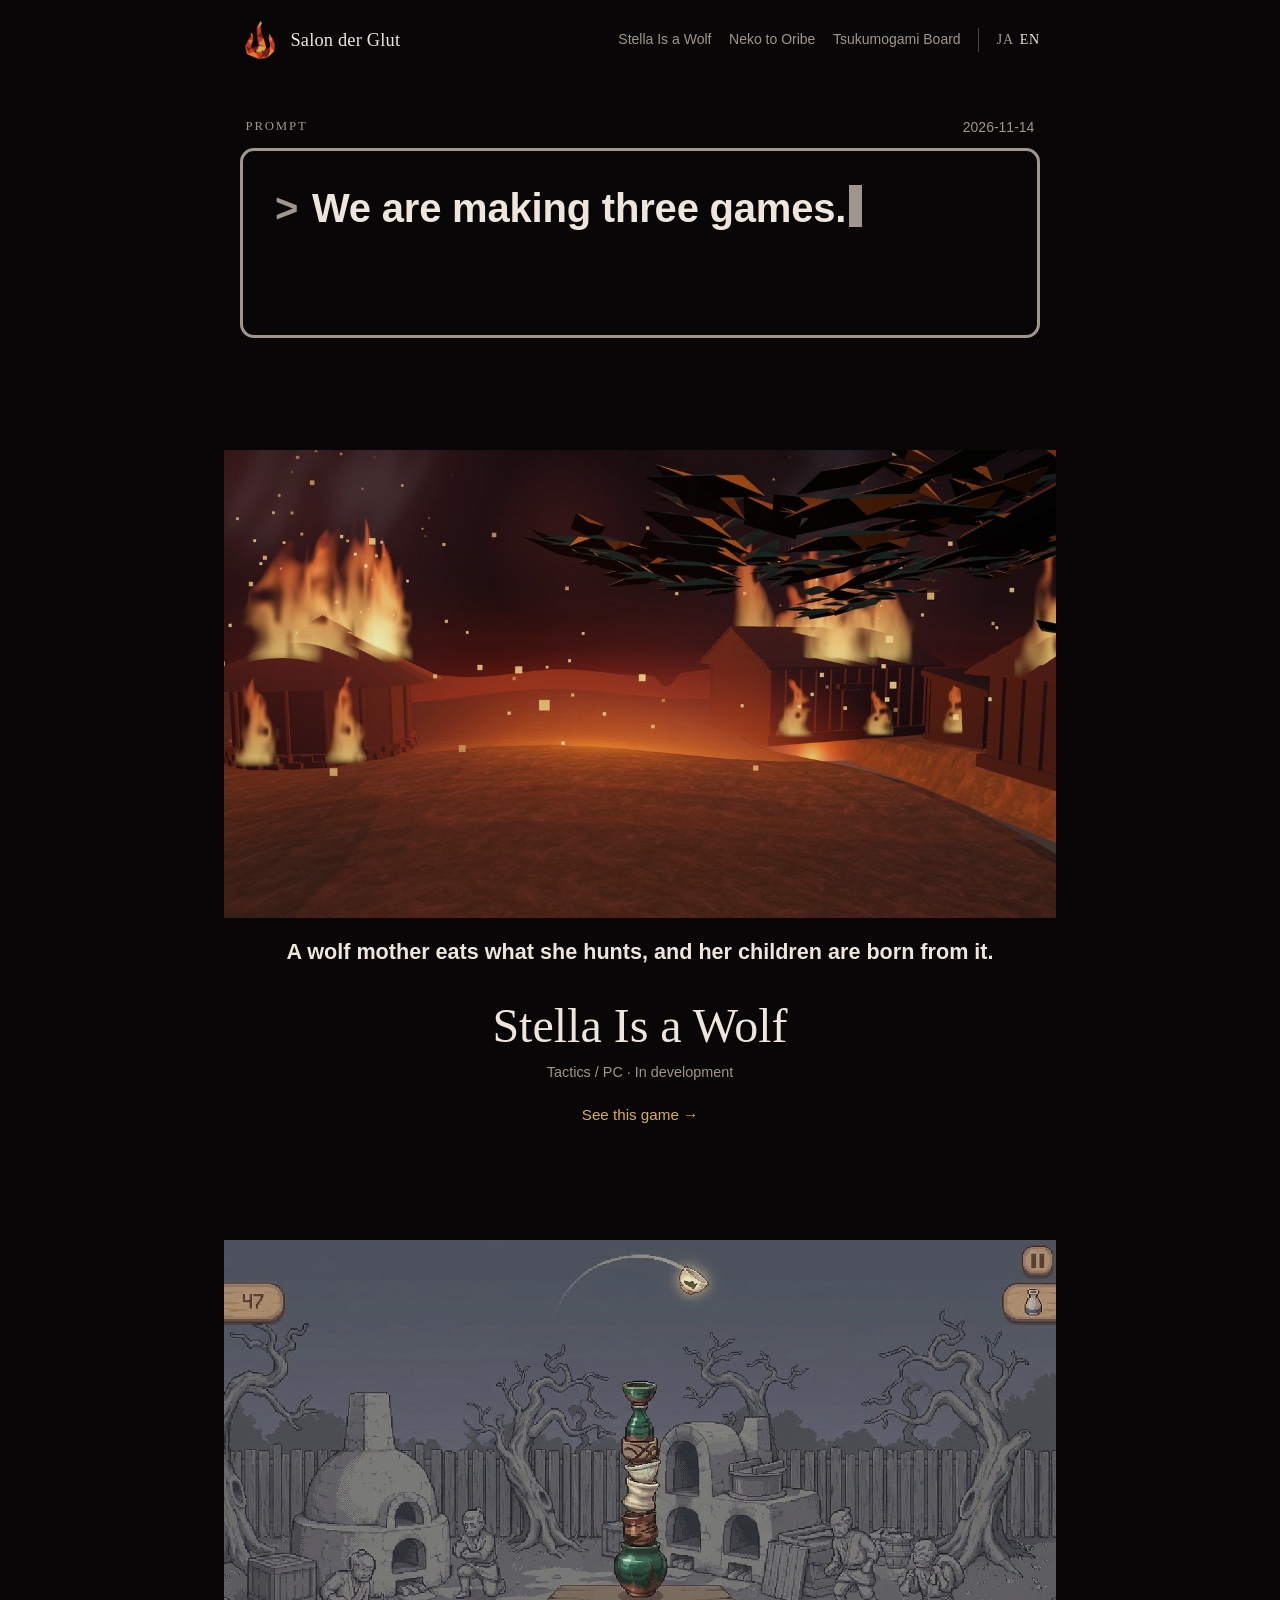
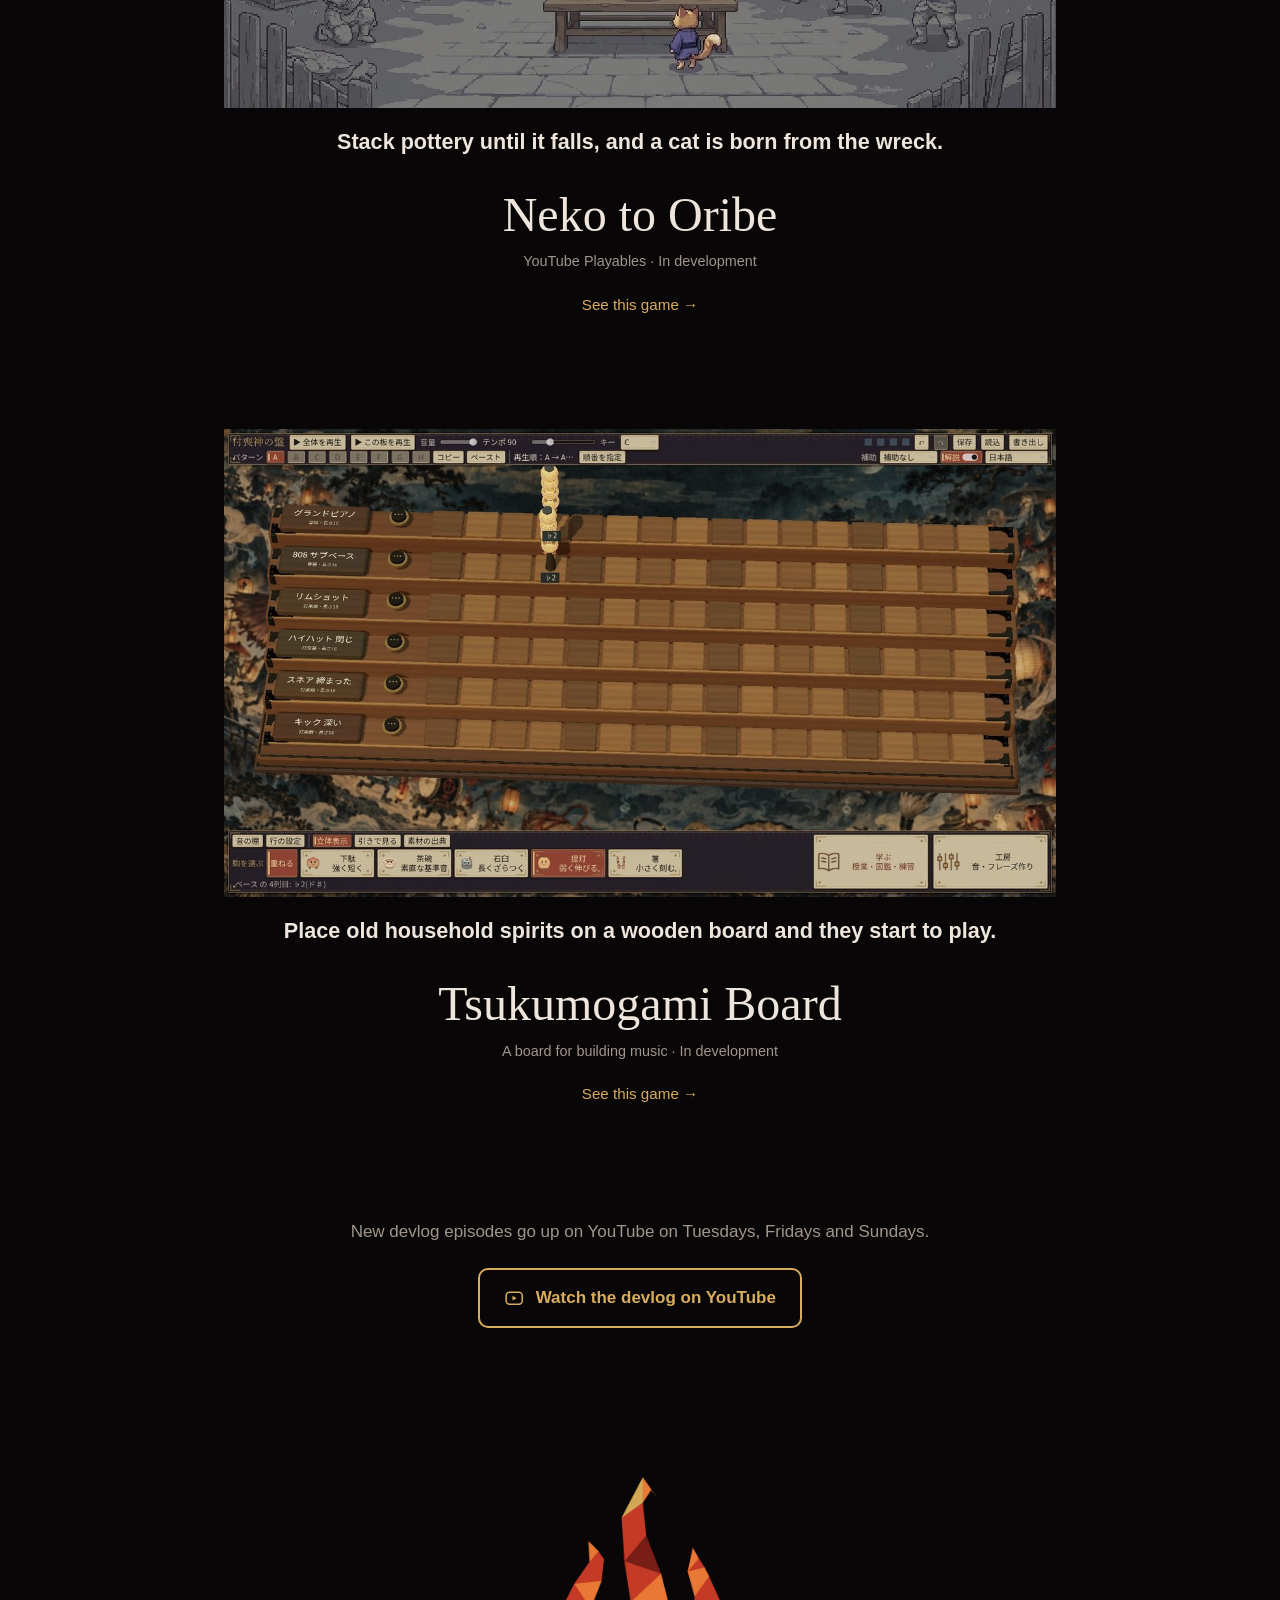
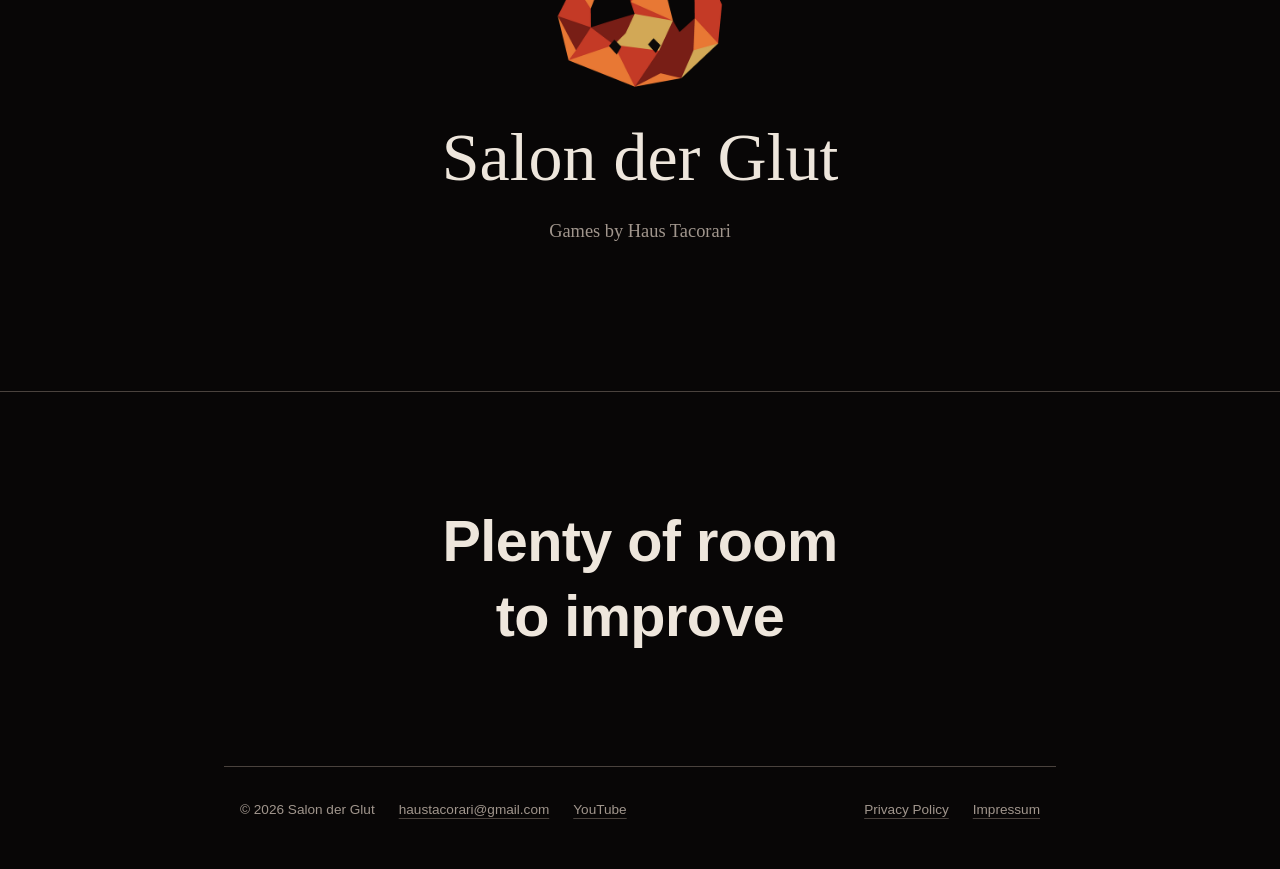
==== commit ea707f8e: "Credit Haus Tacorari as the game maker Salon der Glut stays the site name and logo. Game title cards" ====
--- a/en/index.html
+++ b/en/index.html
@@ -33,7 +33,7 @@
 <article class="episode pixel"><a href="../en/oribe/"><figure class="shot"><img src="../images/web/oribe_03_stack.jpg" width="1280" height="714" alt="Bowls on the shelf. How they fall decides the cat" loading="lazy" decoding="async"><figcaption>Stack pottery until it falls, and a cat is born from the wreck.</figcaption></figure><h2 class="episode__title">Neko to Oribe</h2><p class="episode__where">YouTube Playables · In development</p><span class="episode__go">See this game &rarr;</span></a></article>
 <article class="episode"><a href="../en/tsukumogami/"><figure class="shot"><img src="../images/web/tsukumogami_02_melody.jpg" width="1280" height="720" alt="A melody row. Pitch is how high a piece floats" loading="lazy" decoding="async"><figcaption>Place old household spirits on a wooden board and they start to play.</figcaption></figure><h2 class="episode__title">Tsukumogami Board</h2><p class="episode__where">A board for building music · In development</p><span class="episode__go">See this game &rarr;</span></a></article>
 <section class="channel"><p>New devlog episodes go up on YouTube on Tuesdays, Fridays and Sundays.</p><a class="button" href="https://www.youtube.com/channel/UCJVWJr2p7W69XMKOHQjBb0g"><svg viewBox="0 0 24 24" aria-hidden="true" fill="none" stroke="currentColor" stroke-width="1.8"><rect x="2.5" y="5" width="19" height="14" rx="4"/><path d="M10 9.2v5.6l4.8-2.8z" fill="currentColor" stroke="none"/></svg>Watch the devlog on YouTube</a></section>
-<section class="titlecard" aria-label="Salon der Glut"><img class="titlecard__mark" src="../assets/mark-512.png" width="512" height="512" alt=""><p class="titlecard__name" lang="de">Salon der Glut</p><p class="titlecard__studio">A game studio</p></section>
+<section class="titlecard" aria-label="Salon der Glut"><img class="titlecard__mark" src="../assets/mark-512.png" width="512" height="512" alt=""><p class="titlecard__name" lang="de">Salon der Glut</p><p class="titlecard__studio">Games by Haus Tacorari</p></section>
 </main>
 <p class="verdict" aria-hidden="true">Plenty of room<br>to improve</p>
 <footer>
